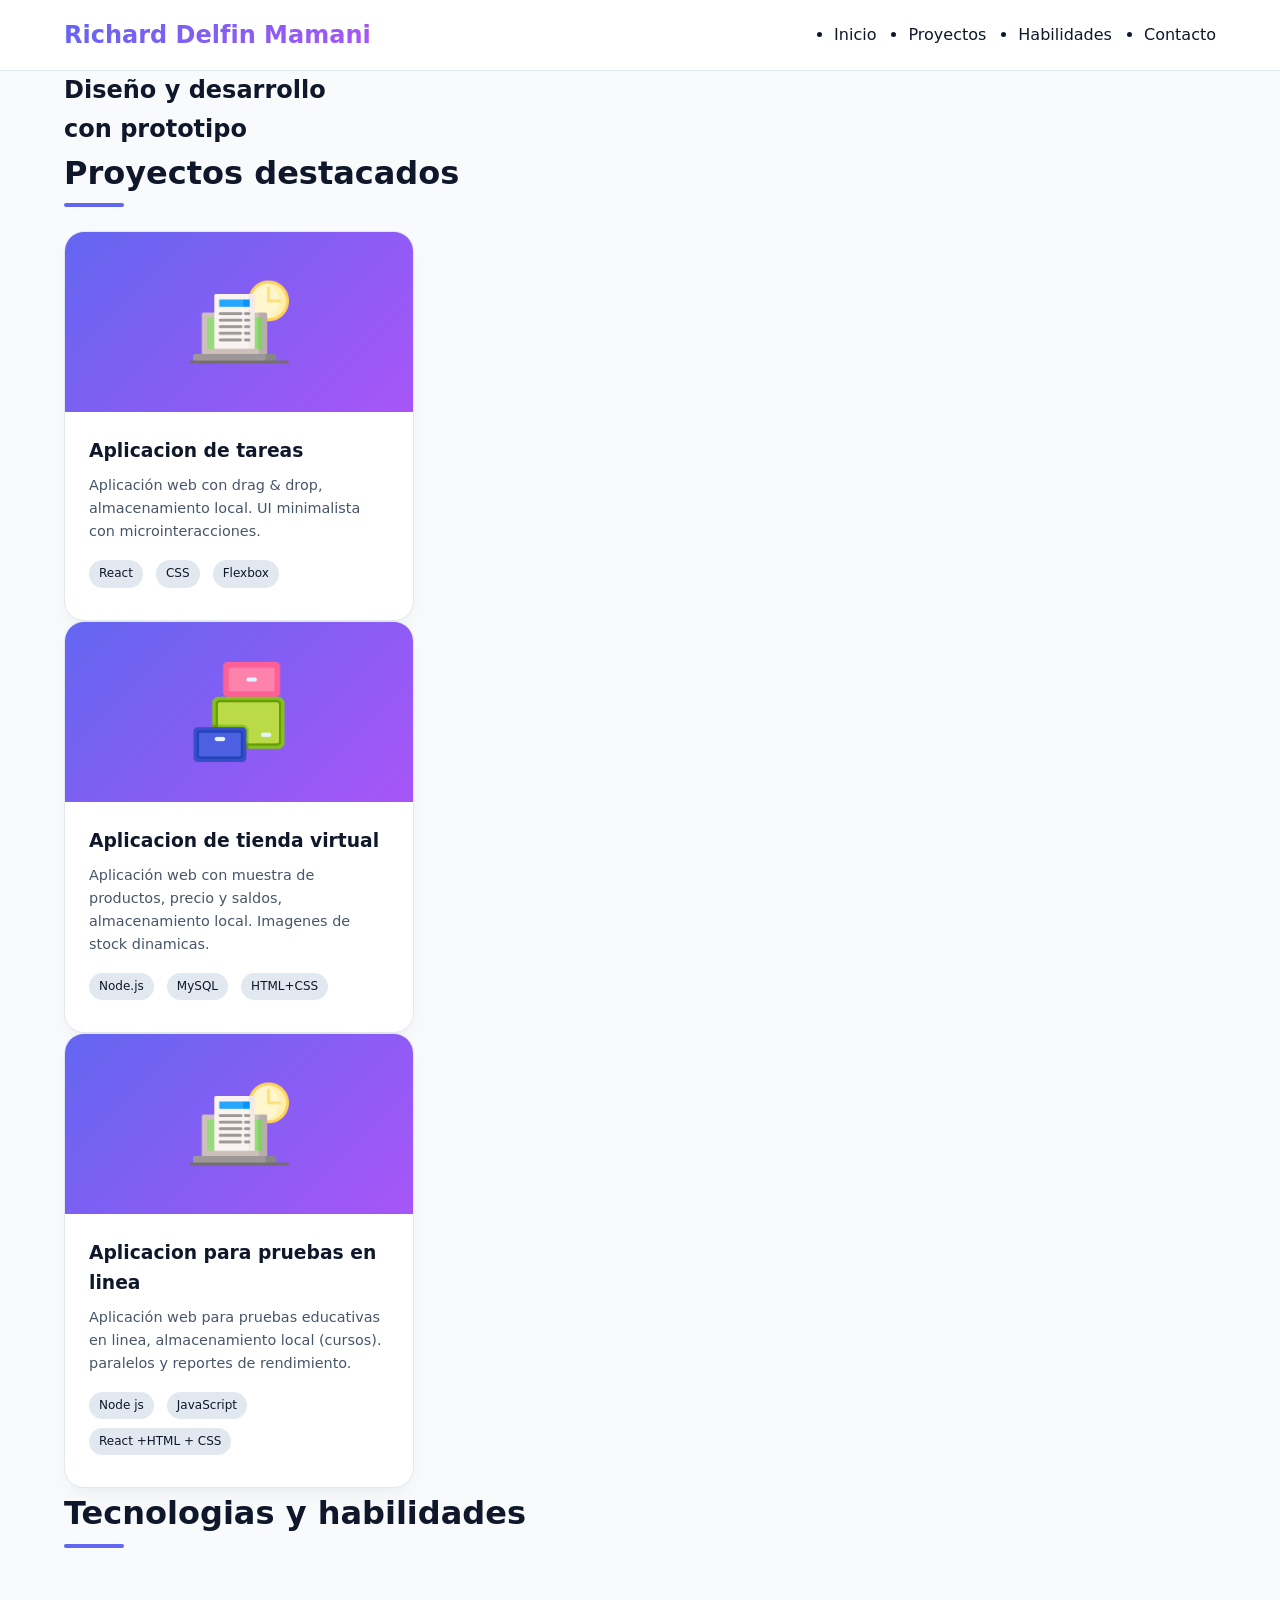
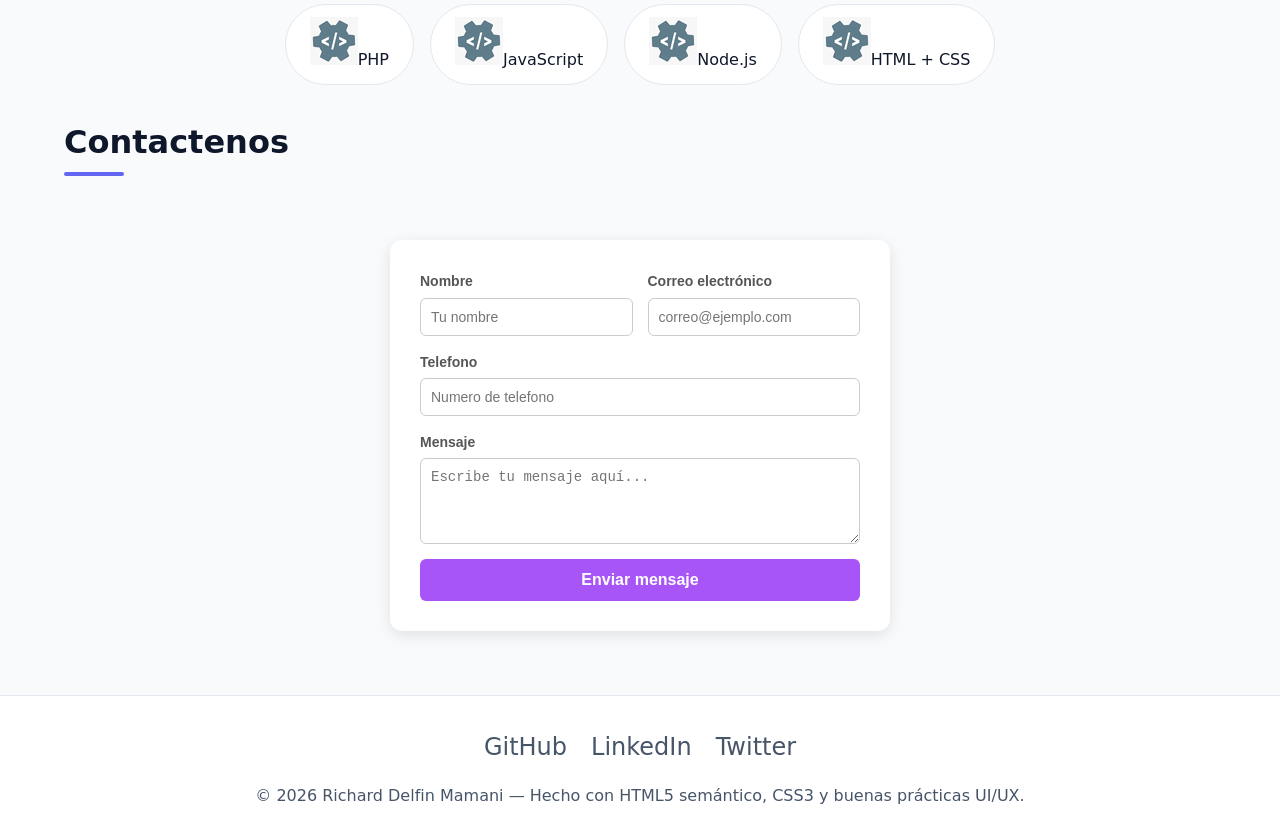
==== sesion1 - practica/index.html @ d9930ebb "por actualizacion" ====
<!doctype html>
<html lang="es">

<head>
  <title>Richard Delfin Mamani - Desarrollador full stack</title>
  <!-- SEO & Open Graph Meta Tags -->
  <meta name="description" content="Portafolio de Richard Delfin Mamani, Desarrollador de software y analista programador" />
  <meta name="keywords" content="desarrollador, full stack, react, nodejs, python, portafolio" />
  <meta name="author" content="Hebert Cussi Cuentas" />
  <!-- Open Graph -->
  <meta property="og:title" content="Hebert Cussi – Desarrollador Full Stack" />
  <meta property="og:description" content="Portafolio profesional de Hebert Cussi Cuentas." />
  <meta property="og:type" content="website" />
  <meta property="og:url" content="https://hebertcussi.dev" />

  <link rel="stylesheet" href="css/estilos.css" />
</head>

<body>
  <!-- <header> semántico con navegación -->
  <header>
    <div class="container">
      <div class="navbar">
        <div class="logo">Richard Delfin Mamani</div>
        <nav>
          <ul>
            <li><a href="#inicio">Inicio</a></li>
            <li><a href="#proyectos">Proyectos</a></li>
            <li><a href="#habilidades">Habilidades</a></li>
            <li><a href="#contacto">Contacto</a></li>
          </ul>
        </nav>
      </div>
    </div>
  </header>
  <!-- <main> agrupa el contenido principal -->
  <main>
    <!--<section> Hero / Inicio -->
    <section id="inicio">
      <div class="container">
        <h2>Diseño y desarrollo <br> con prototipo</h2>
      </div>
    </section>
    <!-- <section> Acerca de -->
    <section id="proyectos">
      <div class="container">
        <h2 class="section-titulo">Proyectos destacados</h2>
        <div class="proyecto-grilla">
          <article>
            <div class="proyecto-img"><img src="img/prueba.png" alt="" width="100" height="100"></div>
            <div class="proyecto-info">
              <h3>Aplicacion de tareas</h3>
              <p>Aplicación web con drag & drop, almacenamiento local. UI minimalista con microinteracciones.</p>
              <div>
                <span class="tecnologias">React</span>
                <span class="tecnologias">CSS</span>
                <span class="tecnologias">Flexbox</span>
              </div>
            </div>
            
          </article>
          

        </div>

        <div class="proyecto-grilla">
          <article>
            <div class="proyecto-img"><img src="img/tienda.png" alt="" width="100" height="100"></div>
            <div class="proyecto-info">
              <h3>Aplicacion de tienda virtual</h3>
              <p>Aplicación web con muestra de productos, precio y saldos, almacenamiento local. Imagenes de stock dinamicas.</p>
              <div>
                <span class="tecnologias">Node.js</span>
                <span class="tecnologias">MySQL</span>
                <span class="tecnologias">HTML+CSS</span>
              </div>
            </div>
            
          </article>
          

        </div>

          <div class="proyecto-grilla">
          <article>
            <div class="proyecto-img"><img src="img/prueba.png" alt="" width="100" height="100"></div>
            <div class="proyecto-info">
              <h3>Aplicacion para pruebas en linea</h3>
              <p>Aplicación web para pruebas educativas en linea, almacenamiento local (cursos). paralelos y reportes de rendimiento.</p>
              <div>
                <span class="tecnologias">Node js</span>
                <span class="tecnologias">JavaScript</span>
                <span class="tecnologias">React +HTML + CSS</span>
              </div>
            </div>
            
          </article>
          

        </div>

      </div>
    </section>
    <!--  <section> Proyectos con CSS Grid + <article> semántico -->
    <section id="habilidades">
      <div class="container">
        <h2 class="section-titulo">Tecnologias y habilidades</h2>
        <div class="skills-container">
          <div class="skill-items"><img src="img/prog.gif">PHP</div>
          <div class="skill-items"><img src="img/prog.gif">JavaScript</div>
          <div class="skill-items"><img src="img/prog.gif">Node.js</div>
          <div class="skill-items"><img src="img/prog.gif">HTML + CSS</div>
        </div>
      </div>
    </section>

    <!--  <section> Contacto con formulario HTML5 validado -->
    <section id="contacto">
      <div class="container">
        <h2 class="section-titulo">Contactenos</h2>

        <div class="contacto-card">
          <form>
            <!-- Fila 1: Nombre y Correo al lado del otro -->
            <div class="fila-doble">
              <div class="campo">
                <label for="nombre">Nombre</label>
                <input type="text" id="nombre" placeholder="Tu nombre">
              </div>
              <div class="campo">
                <label for="email">Correo electrónico</label>
                <input type="email" id="email" placeholder="correo@ejemplo.com">
              </div>
            </div>

            <!-- Fila 2: Asunto (ancho completo) -->
            <div class="campo">
              <label for="asunto">Telefono</label>
              <input type="text" id="telefono" placeholder="Numero de telefono">
            </div>

            <!-- Fila 3: Mensaje (ancho completo) -->
            <div class="campo">
              <label for="mensaje">Mensaje</label>
              <textarea id="mensaje" rows="4" placeholder="Escribe tu mensaje aquí..."></textarea>
            </div>

            <!-- Botón de enviar -->
            <button type="submit">Enviar mensaje</button>
          </form>
        </div>

      </div>
    </section>
  </main>
  <!-- <footer> semántico -->
  <footer>
    <div class="container">
      <div class="social-links">
        <a href="#" aria-label="GitHub">GitHub</a>
        <a href="#" aria-label="LinkedIn">LinkedIn</a>
        <a href="#" aria-label="Twitter">Twitter</a>
      </div>
      <p>
        © 2026 Richard Delfin Mamani — Hecho con HTML5 semántico, CSS3 y buenas
        prácticas UI/UX.
      </p>
    </div>
  </footer>
</body>

</html>
---- sesion1 - practica/css/estilos.css ----
/* ============================================ */
/* 1. VARIABLES CSS (tema claro)         */
/* ============================================ */
:root {
  /* Colores claros (por defecto) */
  --bg-primary: #f8fafc;
  --bg-secondary: #ffffff;
  --text-primary: #0f172a;
  --text-secondary: #475569;
  --accent: #6366f1;
  --accent-gradiente: #a855f7;
  --accent-hover: #4f46e5;
  --border: #e2e8f0;
  --card-shadow: 0 10px 25px -5px rgba(0, 0, 0, 0.05), 0 8px 10px -6px rgba(0, 0, 0, 0.02);
  --transition: all 0.3s cubic-bezier(0.4, 0, 0.2, 1);
}

/* ============================================ */
/* 2. RESET Y ESTILOS GLOBALES (Box Model)      */
/* ============================================ */
* {
  margin: 0;
  padding: 0;
  box-sizing: border-box;
}

body {
  font-family: system-ui, -apple-system, 'Segoe UI', Roboto, 'Helvetica Neue', sans-serif;
  background-color: var(--bg-primary);
  color: var(--text-primary);
  line-height: 1.6;
  transition: background-color 0.2s, color 0.2s;
}

html {
  scroll-behavior: smooth;
}

.container {
  max-width: 1200px;
  margin: 0 auto;
  padding: 0 24px;
}

/* ============================================ */
/* 4. HEADER Y NAVEGACIÓN (FLEXBOX)             */
/* ============================================ */
header {
  background: var(--bg-secondary);
  backdrop-filter: blur(8px);
  border-bottom: 1px solid var(--border);
  position: sticky;
  top: 0;
  z-index: 100;
}

.navbar {
  display: flex;
  justify-content: space-between;
  align-items: center;
  padding: 1rem 0;
  flex-wrap: wrap;
  gap: 1rem;
}

.logo {
  font-size: 1.5rem;
  font-weight: 700;
  background: linear-gradient(135deg, var(--accent), var(--accent-gradiente) );
  background-clip: text;
  -webkit-background-clip: text;
  color: transparent;
}

nav ul {
  display: flex;
  gap: 2rem;
  flex-wrap: wrap;
}

nav ul li a {
  text-decoration: none;
  color: var(--text-primary);
  font-weight: 500;
  transition: var(--transition);
  padding: 0.5rem 0;
  border-bottom: 2px solid transparent;
}

nav ul li a:hover {
  color: var(--accent);
  border-bottom-color: var(--accent);
}
footer{
  background: var(--bg-secondary);
  border-top: 1px solid var(--border);
  padding: 2rem 0;
  margin-top: 4rem;
  text-align: center;
  color: var(--text-secondary);
}
.social-links{
  display: flex;
  justify-content: center;
  gap: 1.5rem;
  margin-bottom: 1rem;
}
.social-links a{
  color: var(--text-secondary);
  font-size: 1.5rem;
  transition: var(--transition);
  text-decoration: none;
}
.social-links a:hover{
  color: var(--accent);
  transform: translateY(-3px);
}

.section-titulo{
  position: relative;
  display:  inline-block;
  margin-bottom: 2rem;
  font-size: 2rem;
}

.section-titulo::after{
  content: '';
  position: absolute;
  bottom: -8px;
  left: 0;
  width: 60px;
  height: 4px;
  background: var(--accent);
  border-radius: 2px;
}

.proyecto-grilla{
  background: var(--bg-secondary);
  border-radius: 20px;
  overflow: hidden;
  box-shadow: var(--card-shadow);
  transition: var(--transition);
  flex:  1 1 300px;
  max-width: 350px;
  border: 1px solid var(--border);
}

.proyecto-info{
  padding: 1.5rem;
}

.proyecto-info h3{
  margin-bottom: 0.5rem;
}
.proyecto-info p{
  color: var(--text-secondary);
  font-size: 0.90rem;
  margin-bottom: 1rem;
}
.tecnologias{
  display: inline-block;
  background: var(--border);
  padding: 4px 10px;
  border-radius: 20px;
  font-size: 0.75rem;
  margin-right: 0.5rem;
  margin-bottom: 0.5rem;
  color: var(--text-primary);
}

.proyecto-img{
  background: linear-gradient(135deg, var(--accent), var(--accent-gradiente));
  height: 180px;
  display: flex;
  align-items: center;
  justify-content: center;
  font-size: 3rem;
}
.skills-container{
  display: flex;
  flex-wrap: wrap;
  gap: 1rem;
  justify-content: center;
  margin: 2rem 0;
}
.skill-items{
  background: var(--bg-secondary);
  border: 1px solid var(--border);
  border-radius: 50px;
  padding: 0.75rem 1.5rem;
  font-weight: 500;
  transition: var(--transition);
  cursor:default;
}
.skill-items:hover{
  transform: scale(1);
  border-color: var(--accent);
  color: var(--accent);
}




/* Contenedor general del formulario */
.contacto-card {
  max-width: 500px;
  margin: 40px auto;
  padding: 30px;
  background: #ffffff;
  border-radius: 12px;
  box-shadow: 0 4px 15px rgba(0, 0, 0, 0.1);
  font-family: sans-serif;
}

.contacto-card h2 {
  margin-bottom: 20px;
  color: #333;
}

/* Estilo común para cada bloque de campo */
.campo {
  display: flex;
  flex-direction: column; /* Pone el label arriba del input */
  margin-bottom: 15px;
  flex: 1; /* Hace que crezcan de forma equitativa en la fila doble */
}

/* 🌟 AQUÍ ESTÁ EL TRUCO: Pone los inputs al lado del otro */
.fila-doble {
  display: flex;
  gap: 15px; /* Espacio horizontal entre nombre y correo */
}

/* Estilos visuales para inputs, labels y botón */
label {
  font-size: 14px;
  font-weight: bold;
  margin-bottom: 5px;
  color: #555;
}

input, textarea {
  padding: 10px;
  border: 1px solid #ccc;
  border-radius: 6px;
  font-size: 14px;
  outline: none;
}

input:focus, textarea:focus {
  border-color: var(--accent-gradiente);
}

button {
  width: 100%;
  padding: 12px;
  background-color: var(--accent-gradiente);
  color: white;
  border: none;
  border-radius: 6px;
  font-size: 16px;
  font-weight: bold;
  cursor: pointer;
  transition: background 0.2s;
}

button:hover {
  background-color: #0056b3;
}
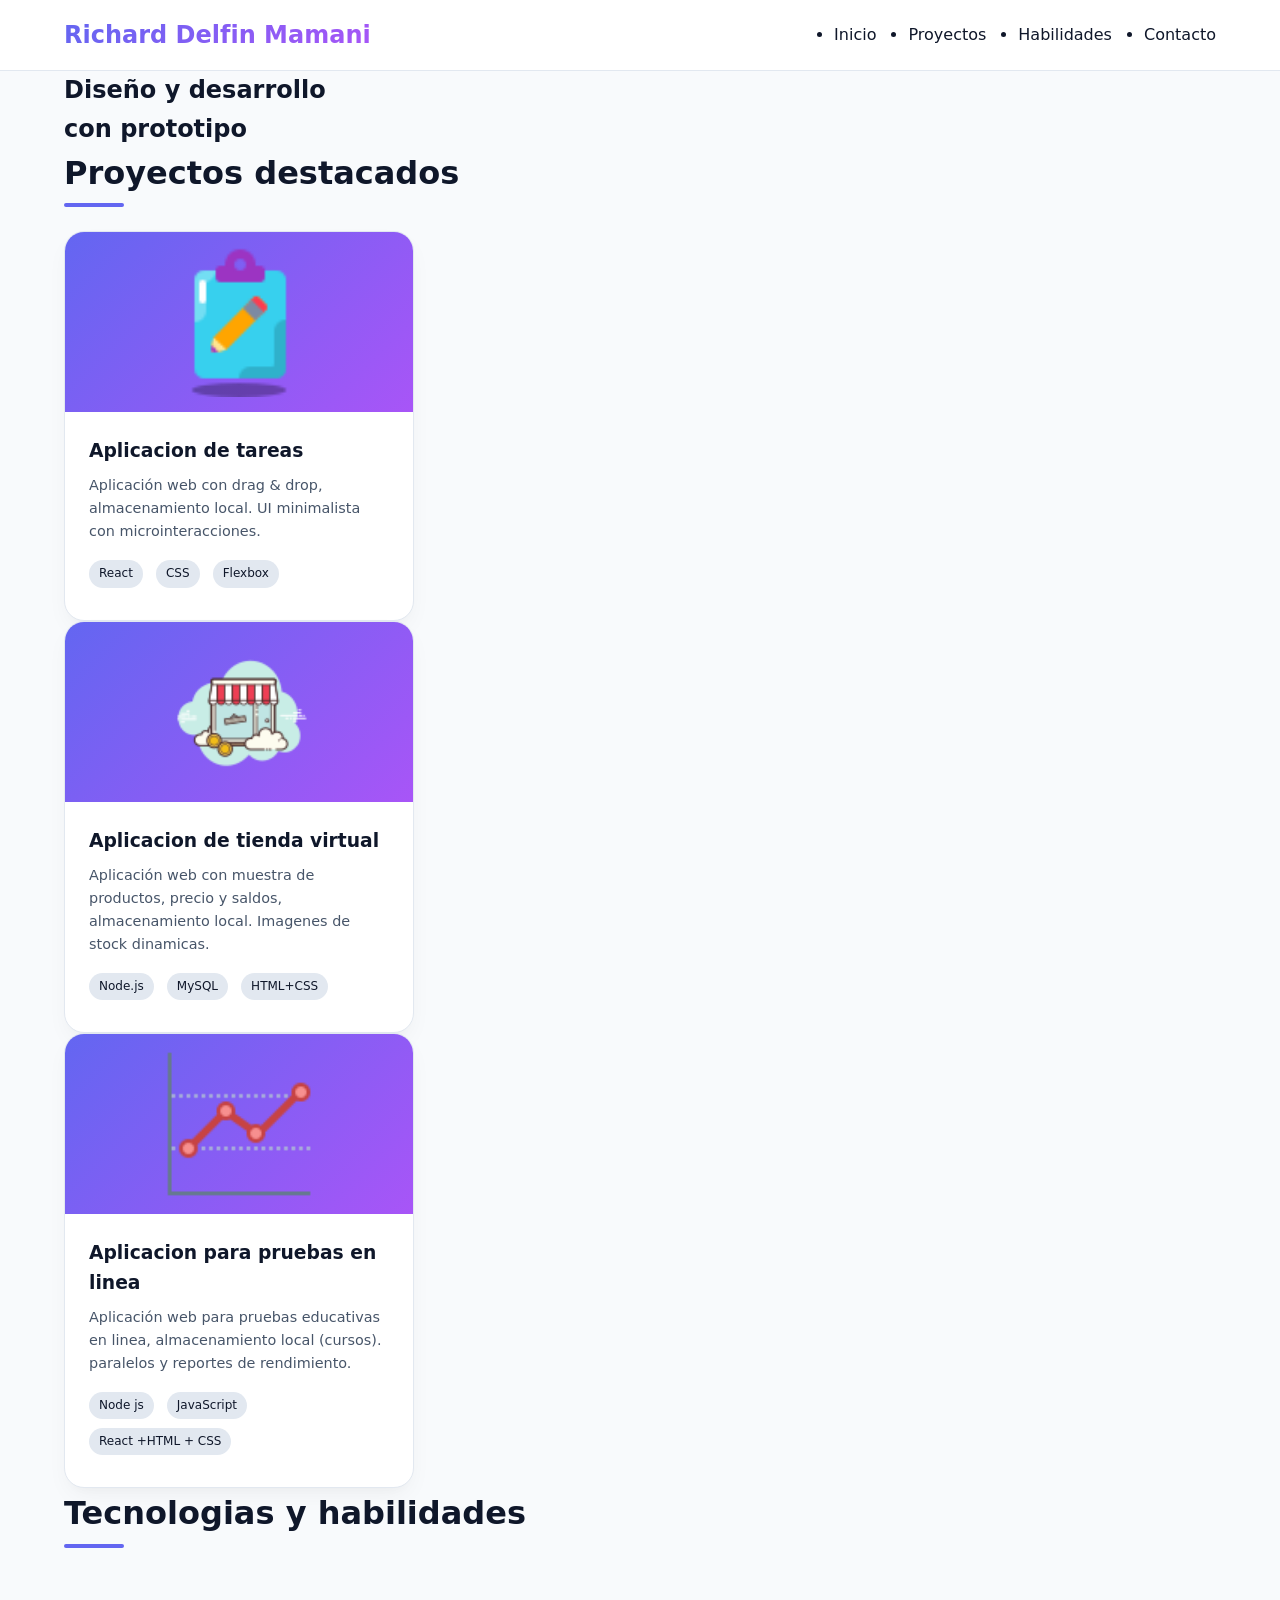
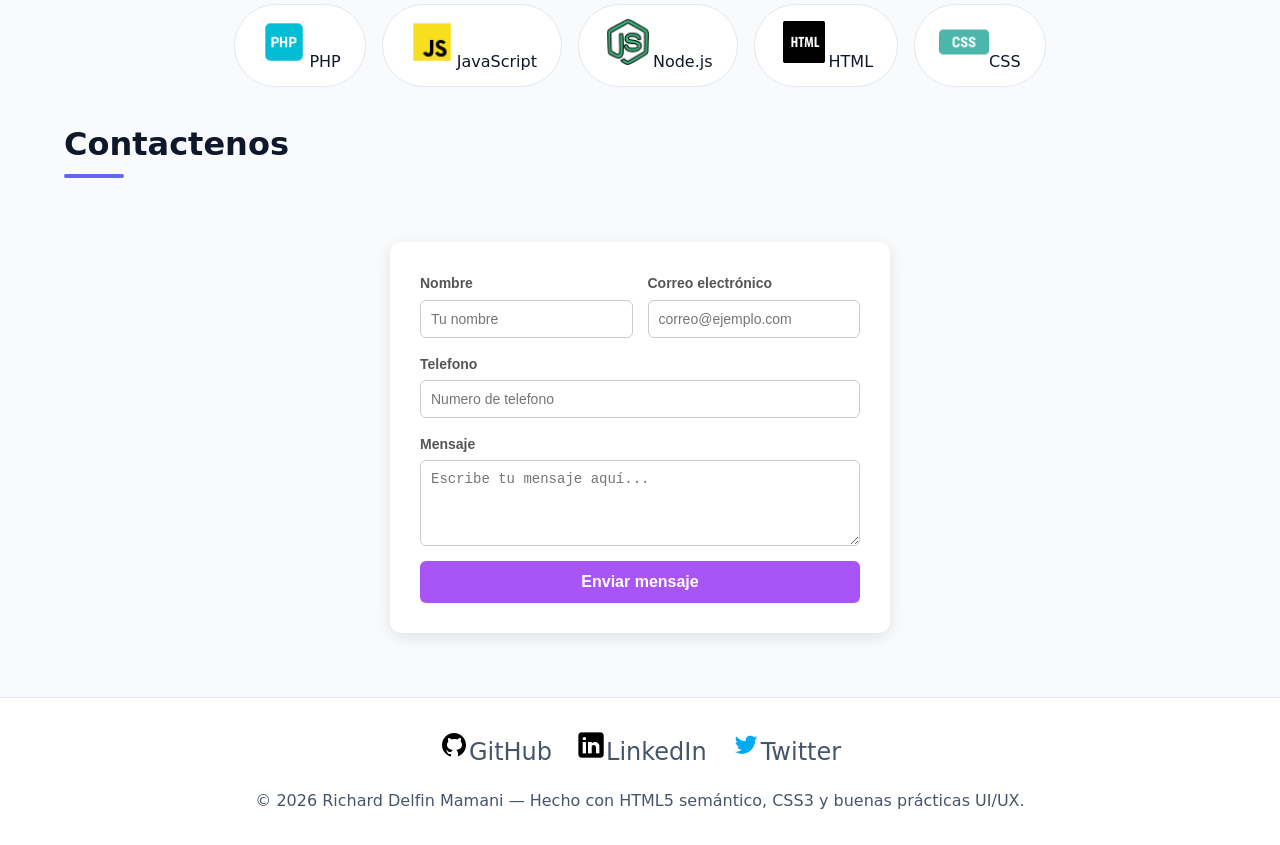
==== commit c2d27cc7: "Add files via upload" ====
--- a/sesion1 - practica/index.html
+++ b/sesion1 - practica/index.html
@@ -8,7 +8,7 @@
   <meta name="keywords" content="desarrollador, full stack, react, nodejs, python, portafolio" />
   <meta name="author" content="Hebert Cussi Cuentas" />
   <!-- Open Graph -->
-  <meta property="og:title" content="Hebert Cussi – Desarrollador Full Stack" />
+  <meta property="og:title" content="Richard Delfin Mamani – Desarrollador Full Stack" />
   <meta property="og:description" content="Portafolio profesional de Hebert Cussi Cuentas." />
   <meta property="og:type" content="website" />
   <meta property="og:url" content="https://hebertcussi.dev" />
@@ -47,7 +47,7 @@
         <h2 class="section-titulo">Proyectos destacados</h2>
         <div class="proyecto-grilla">
           <article>
-            <div class="proyecto-img"><img src="img/prueba.png" alt="" width="100" height="100"></div>
+            <div class="proyecto-img"><img src="img/tarea.png" alt="" width="150" height="150"></div>
             <div class="proyecto-info">
               <h3>Aplicacion de tareas</h3>
               <p>Aplicación web con drag & drop, almacenamiento local. UI minimalista con microinteracciones.</p>
@@ -65,7 +65,7 @@
 
         <div class="proyecto-grilla">
           <article>
-            <div class="proyecto-img"><img src="img/tienda.png" alt="" width="100" height="100"></div>
+            <div class="proyecto-img"><img src="img/tienda.png" alt="" width="150" height="150"></div>
             <div class="proyecto-info">
               <h3>Aplicacion de tienda virtual</h3>
               <p>Aplicación web con muestra de productos, precio y saldos, almacenamiento local. Imagenes de stock dinamicas.</p>
@@ -83,7 +83,7 @@
 
           <div class="proyecto-grilla">
           <article>
-            <div class="proyecto-img"><img src="img/prueba.png" alt="" width="100" height="100"></div>
+            <div class="proyecto-img"><img src="img/grafico.png" alt="" width="150" height="150"></div>
             <div class="proyecto-info">
               <h3>Aplicacion para pruebas en linea</h3>
               <p>Aplicación web para pruebas educativas en linea, almacenamiento local (cursos). paralelos y reportes de rendimiento.</p>
@@ -106,10 +106,11 @@
       <div class="container">
         <h2 class="section-titulo">Tecnologias y habilidades</h2>
         <div class="skills-container">
-          <div class="skill-items"><img src="img/prog.gif">PHP</div>
-          <div class="skill-items"><img src="img/prog.gif">JavaScript</div>
-          <div class="skill-items"><img src="img/prog.gif">Node.js</div>
-          <div class="skill-items"><img src="img/prog.gif">HTML + CSS</div>
+          <div class="skill-items"><img src="img/php.png" width="50" height="50">PHP</div>
+          <div class="skill-items"><img src="img/javascript.png" width="50" height="50">JavaScript</div>
+          <div class="skill-items"><img src="img/nodejs.png" width="50" height="50">Node.js</div>
+          <div class="skill-items"><img src="img/html.png" width="50" height="50">HTML</div>
+          <div class="skill-items"><img src="img/css.png" width="50" height="50">CSS</div>
         </div>
       </div>
     </section>
@@ -157,9 +158,9 @@
   <footer>
     <div class="container">
       <div class="social-links">
-        <a href="#" aria-label="GitHub">GitHub</a>
-        <a href="#" aria-label="LinkedIn">LinkedIn</a>
-        <a href="#" aria-label="Twitter">Twitter</a>
+        <a href="#" aria-label="GitHub"><img src="img/github.png" width="30" height="30">GitHub</a>
+        <a href="#" aria-label="LinkedIn"><img src="img/linkedin.png" width="30" height="30">LinkedIn</a>
+        <a href="#" aria-label="Twitter"><img src="img/twitter.png" width="30" height="30">Twitter</a>
       </div>
       <p>
         © 2026 Richard Delfin Mamani — Hecho con HTML5 semántico, CSS3 y buenas
